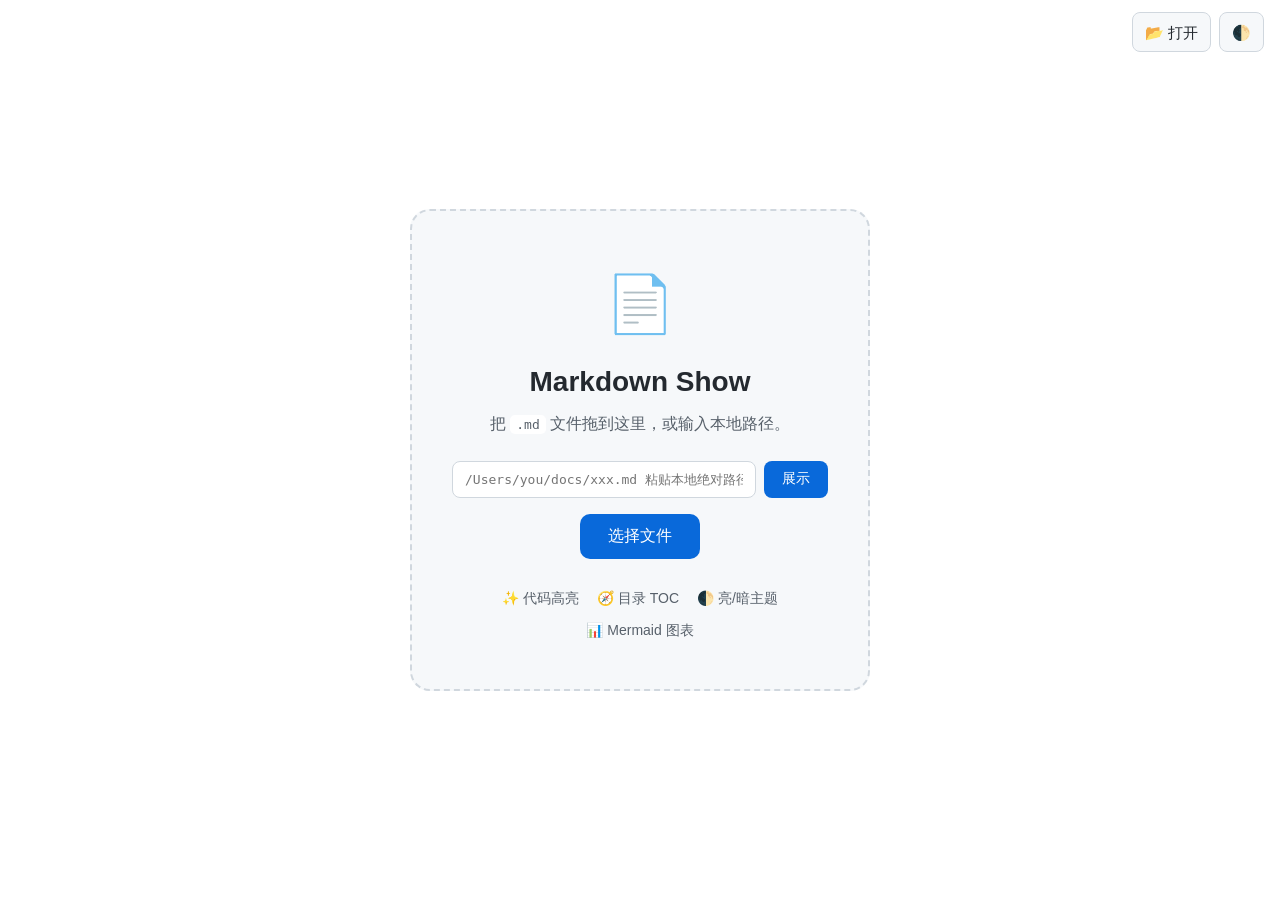
==== extension/viewer.html @ 96e73736 "feat(extension): 查看器页面支持粘贴本地路径展示 + 接管更多 md 后缀 - 新增 viewer.html：点扩展图标打开；粘贴本地绝对路径直接渲染   （fetch file://" ====
<!DOCTYPE html>
<html lang="zh-CN" data-mdviewer-theme="light">
  <head>
    <meta charset="UTF-8" />
    <meta name="viewport" content="width=device-width, initial-scale=1.0" />
    <title>Markdown Show</title>
    <link id="mdv-hljs-light" rel="stylesheet" href="lib/hljs-light.css" />
    <link id="mdv-hljs-dark" rel="stylesheet" href="lib/hljs-dark.css" disabled />
    <link rel="stylesheet" href="app.css" />
  </head>
  <body>
    <div id="mdv-toolbar">
      <button id="mdv-open-btn" title="打开 .md 文件">📂 打开</button>
      <button id="mdv-theme-btn" title="切换主题">🌓</button>
    </div>

    <div id="mdv-tabs" hidden></div>

    <div id="mdv-landing">
      <div class="mdv-landing-card">
        <div class="mdv-logo">📄</div>
        <h1>Markdown Show</h1>
        <p>把 <code>.md</code> 文件拖到这里，或输入本地路径。</p>

        <div class="mdv-path-row">
          <input
            id="mdv-path-input"
            type="text"
            placeholder="/Users/you/docs/xxx.md 粘贴本地绝对路径"
            spellcheck="false"
          />
          <button id="mdv-path-go">展示</button>
        </div>

        <button id="mdv-landing-open">选择文件</button>
        <ul class="mdv-features">
          <li>✨ 代码高亮</li>
          <li>🧭 目录 TOC</li>
          <li>🌓 亮/暗主题</li>
          <li>📊 Mermaid 图表</li>
        </ul>
      </div>
    </div>

    <div id="mdv-layout" hidden>
      <nav id="mdv-toc" aria-label="目录"></nav>
      <main id="mdv-content" class="markdown-body"></main>
    </div>

    <div id="mdv-drop-overlay">松开以渲染 Markdown 文件</div>

    <input
      id="mdv-file-input"
      type="file"
      accept=".md,.markdown,.mdown,.mkd,.mdx,.txt,text/plain,text/markdown"
      multiple
      hidden
    />

    <script src="lib/marked.min.js"></script>
    <script src="lib/purify.min.js"></script>
    <script src="lib/highlight.min.js"></script>
    <script src="lib/mermaid.min.js"></script>
    <script src="app.js"></script>
    <script src="viewer_extra.js"></script>
  </body>
</html>
---- extension/lib/hljs-light.css ----
pre code.hljs{display:block;overflow-x:auto;padding:1em}code.hljs{padding:3px 5px}/*!
  Theme: GitHub
  Description: Light theme as seen on github.com
  Author: github.com
  Maintainer: @Hirse
  Updated: 2021-05-15

  Outdated base version: https://github.com/primer/github-syntax-light
  Current colors taken from GitHub's CSS
*/.hljs{color:#24292e;background:#fff}.hljs-doctag,.hljs-keyword,.hljs-meta .hljs-keyword,.hljs-template-tag,.hljs-template-variable,.hljs-type,.hljs-variable.language_{color:#d73a49}.hljs-title,.hljs-title.class_,.hljs-title.class_.inherited__,.hljs-title.function_{color:#6f42c1}.hljs-attr,.hljs-attribute,.hljs-literal,.hljs-meta,.hljs-number,.hljs-operator,.hljs-selector-attr,.hljs-selector-class,.hljs-selector-id,.hljs-variable{color:#005cc5}.hljs-meta .hljs-string,.hljs-regexp,.hljs-string{color:#032f62}.hljs-built_in,.hljs-symbol{color:#e36209}.hljs-code,.hljs-comment,.hljs-formula{color:#6a737d}.hljs-name,.hljs-quote,.hljs-selector-pseudo,.hljs-selector-tag{color:#22863a}.hljs-subst{color:#24292e}.hljs-section{color:#005cc5;font-weight:700}.hljs-bullet{color:#735c0f}.hljs-emphasis{color:#24292e;font-style:italic}.hljs-strong{color:#24292e;font-weight:700}.hljs-addition{color:#22863a;background-color:#f0fff4}.hljs-deletion{color:#b31d28;background-color:#ffeef0}
---- extension/lib/hljs-dark.css ----
pre code.hljs{display:block;overflow-x:auto;padding:1em}code.hljs{padding:3px 5px}/*!
  Theme: GitHub Dark
  Description: Dark theme as seen on github.com
  Author: github.com
  Maintainer: @Hirse
  Updated: 2021-05-15

  Outdated base version: https://github.com/primer/github-syntax-dark
  Current colors taken from GitHub's CSS
*/.hljs{color:#c9d1d9;background:#0d1117}.hljs-doctag,.hljs-keyword,.hljs-meta .hljs-keyword,.hljs-template-tag,.hljs-template-variable,.hljs-type,.hljs-variable.language_{color:#ff7b72}.hljs-title,.hljs-title.class_,.hljs-title.class_.inherited__,.hljs-title.function_{color:#d2a8ff}.hljs-attr,.hljs-attribute,.hljs-literal,.hljs-meta,.hljs-number,.hljs-operator,.hljs-selector-attr,.hljs-selector-class,.hljs-selector-id,.hljs-variable{color:#79c0ff}.hljs-meta .hljs-string,.hljs-regexp,.hljs-string{color:#a5d6ff}.hljs-built_in,.hljs-symbol{color:#ffa657}.hljs-code,.hljs-comment,.hljs-formula{color:#8b949e}.hljs-name,.hljs-quote,.hljs-selector-pseudo,.hljs-selector-tag{color:#7ee787}.hljs-subst{color:#c9d1d9}.hljs-section{color:#1f6feb;font-weight:700}.hljs-bullet{color:#f2cc60}.hljs-emphasis{color:#c9d1d9;font-style:italic}.hljs-strong{color:#c9d1d9;font-weight:700}.hljs-addition{color:#aff5b4;background-color:#033a16}.hljs-deletion{color:#ffdcd7;background-color:#67060c}
---- extension/app.css ----
/* Markdown Show — standalone web app styles. */

:root[data-mdviewer-theme] {
  --mdv-bg: #ffffff;
  --mdv-fg: #24292f;
  --mdv-muted: #57606a;
  --mdv-border: #d0d7de;
  --mdv-code-bg: #f6f8fa;
  --mdv-accent: #0969da;
  --mdv-toc-bg: #f6f8fa;
  --mdv-quote: #6a737d;
}
:root[data-mdviewer-theme="dark"] {
  --mdv-bg: #0d1117;
  --mdv-fg: #e6edf3;
  --mdv-muted: #8b949e;
  --mdv-border: #30363d;
  --mdv-code-bg: #161b22;
  --mdv-accent: #58a6ff;
  --mdv-toc-bg: #0d1117;
  --mdv-quote: #8b949e;
}

* { box-sizing: border-box; }

/* hidden 属性必须压过任何 display 规则，否则落地页会残留在渲染页上方 */
[hidden] { display: none !important; }
html, body {
  margin: 0;
  padding: 0;
  background: var(--mdv-bg);
  color: var(--mdv-fg);
  font-family: -apple-system, BlinkMacSystemFont, "Segoe UI", "PingFang SC",
    "Hiragino Sans GB", "Microsoft YaHei", Helvetica, Arial, sans-serif;
  line-height: 1.6;
  min-height: 100vh;
}

/* ---- toolbar ---- */
#mdv-toolbar {
  position: fixed;
  top: 12px;
  right: 16px;
  z-index: 20;
  display: flex;
  gap: 8px;
}
#mdv-toolbar button {
  border: 1px solid var(--mdv-border);
  background: var(--mdv-code-bg);
  color: var(--mdv-fg);
  border-radius: 8px;
  height: 40px;
  padding: 0 12px;
  font-size: 15px;
  cursor: pointer;
  line-height: 1;
}
#mdv-toolbar button:hover { border-color: var(--mdv-accent); }

/* ---- tabs ---- */
#mdv-tabs {
  position: sticky;
  top: 0;
  z-index: 15;
  display: flex;
  gap: 4px;
  overflow-x: auto;
  padding: 8px 200px 8px 12px; /* right padding clears the fixed toolbar */
  background: var(--mdv-bg);
  border-bottom: 1px solid var(--mdv-border);
}
.mdv-tab {
  display: inline-flex;
  align-items: center;
  gap: 6px;
  max-width: 220px;
  flex: 0 0 auto;
  border: 1px solid var(--mdv-border);
  background: var(--mdv-code-bg);
  color: var(--mdv-muted);
  border-radius: 8px;
  padding: 5px 8px 5px 12px;
  font-size: 13px;
  cursor: pointer;
  line-height: 1.3;
}
.mdv-tab:hover { color: var(--mdv-fg); }
.mdv-tab-active {
  color: var(--mdv-accent);
  border-color: var(--mdv-accent);
  background: color-mix(in srgb, var(--mdv-accent) 10%, transparent);
}
.mdv-tab-label {
  overflow: hidden;
  text-overflow: ellipsis;
  white-space: nowrap;
}
.mdv-tab-close {
  flex: 0 0 auto;
  width: 16px;
  height: 16px;
  border-radius: 50%;
  display: inline-flex;
  align-items: center;
  justify-content: center;
  font-size: 13px;
}
.mdv-tab-close:hover {
  background: var(--mdv-border);
  color: var(--mdv-fg);
}

/* ---- landing ---- */
#mdv-landing {
  min-height: 100vh;
  display: flex;
  align-items: center;
  justify-content: center;
  padding: 24px;
}
.mdv-landing-card {
  text-align: center;
  max-width: 460px;
  padding: 48px 40px;
  border: 2px dashed var(--mdv-border);
  border-radius: 20px;
  background: var(--mdv-code-bg);
}
.mdv-logo { font-size: 56px; }
.mdv-landing-card h1 { margin: 12px 0 6px; font-size: 28px; }
.mdv-landing-card p { color: var(--mdv-muted); margin: 0 0 24px; }
.mdv-landing-card code {
  background: var(--mdv-bg);
  padding: 2px 6px;
  border-radius: 5px;
}
#mdv-landing-open {
  border: none;
  background: var(--mdv-accent);
  color: #fff;
  border-radius: 10px;
  padding: 12px 28px;
  font-size: 16px;
  cursor: pointer;
}
#mdv-landing-open:hover { filter: brightness(1.08); }
.mdv-features {
  list-style: none;
  display: flex;
  flex-wrap: wrap;
  justify-content: center;
  gap: 10px 18px;
  margin: 28px 0 0;
  padding: 0;
  color: var(--mdv-muted);
  font-size: 14px;
}

/* ---- layout ---- */
#mdv-layout {
  display: grid;
  grid-template-columns: 260px minmax(0, 1fr);
  max-width: 1200px;
  margin: 0 auto;
  gap: 24px;
}
#mdv-layout.mdv-no-toc {
  grid-template-columns: minmax(0, 1fr);
  max-width: 860px;
}
#mdv-toc {
  position: sticky;
  top: 48px; /* clear the sticky tab bar */
  align-self: start;
  max-height: calc(100vh - 48px);
  overflow-y: auto;
  padding: 24px 8px 24px 16px;
  background: var(--mdv-toc-bg);
  border-right: 1px solid var(--mdv-border);
  font-size: 13px;
}
#mdv-toc-title {
  font-weight: 600;
  color: var(--mdv-muted);
  text-transform: uppercase;
  letter-spacing: 0.05em;
  font-size: 11px;
  margin-bottom: 10px;
}
#mdv-toc ul { list-style: none; margin: 0; padding: 0; }
#mdv-toc li { margin: 2px 0; }
#mdv-toc a {
  color: var(--mdv-muted);
  text-decoration: none;
  display: block;
  padding: 2px 6px;
  border-radius: 4px;
  border-left: 2px solid transparent;
  overflow: hidden;
  text-overflow: ellipsis;
  white-space: nowrap;
}
#mdv-toc a:hover { color: var(--mdv-fg); }
#mdv-toc a.mdv-active {
  color: var(--mdv-accent);
  border-left-color: var(--mdv-accent);
  background: color-mix(in srgb, var(--mdv-accent) 12%, transparent);
}
.mdv-toc-h1 a { padding-left: 6px; font-weight: 600; }
.mdv-toc-h2 a { padding-left: 16px; }
.mdv-toc-h3 a { padding-left: 28px; }
.mdv-toc-h4 a { padding-left: 40px; }
.mdv-toc-h5 a, .mdv-toc-h6 a { padding-left: 52px; }

#mdv-content { padding: 40px 24px 120px; min-width: 0; }

/* ---- markdown body ---- */
.markdown-body h1, .markdown-body h2 {
  border-bottom: 1px solid var(--mdv-border);
  padding-bottom: 0.3em;
}
.markdown-body h1 { font-size: 2em; margin: 0.67em 0; }
.markdown-body h2 { font-size: 1.5em; margin-top: 1.5em; }
.markdown-body h3 { font-size: 1.25em; }
.markdown-body a { color: var(--mdv-accent); text-decoration: none; }
.markdown-body a:hover { text-decoration: underline; }
.markdown-body code {
  background: var(--mdv-code-bg);
  padding: 0.2em 0.4em;
  border-radius: 6px;
  font-family: "SFMono-Regular", Consolas, "Liberation Mono", Menlo, monospace;
  font-size: 85%;
}
.markdown-body pre {
  background: var(--mdv-code-bg);
  padding: 16px;
  border-radius: 8px;
  overflow: auto;
  border: 1px solid var(--mdv-border);
}
.markdown-body pre code { background: transparent; padding: 0; font-size: 90%; }
.markdown-body blockquote {
  margin: 0;
  padding: 0 1em;
  color: var(--mdv-quote);
  border-left: 4px solid var(--mdv-border);
}
.markdown-body table { border-collapse: collapse; display: block; overflow: auto; }
.markdown-body th, .markdown-body td {
  border: 1px solid var(--mdv-border);
  padding: 6px 13px;
}
.markdown-body tr:nth-child(2n) { background: var(--mdv-code-bg); }
.markdown-body img { max-width: 100%; }
.markdown-body hr { border: 0; border-top: 1px solid var(--mdv-border); margin: 24px 0; }
.markdown-body .mermaid { text-align: center; margin: 16px 0; }

/* ---- drop overlay ---- */
#mdv-drop-overlay {
  position: fixed;
  inset: 0;
  z-index: 9999;
  display: none;
  align-items: center;
  justify-content: center;
  font-size: 24px;
  font-weight: 600;
  color: var(--mdv-accent);
  background: rgba(9, 105, 218, 0.08);
  border: 4px dashed var(--mdv-accent);
  backdrop-filter: blur(2px);
  pointer-events: none;
}
#mdv-drop-overlay.mdv-visible { display: flex; }

@media (max-width: 720px) {
  #mdv-layout { grid-template-columns: minmax(0, 1fr); }
  #mdv-toc { display: none; }
}

/* ---- 本地路径输入（扩展查看器） ---- */
.mdv-path-row {
  display: flex;
  gap: 8px;
  margin: 0 0 16px;
}
#mdv-path-input {
  flex: 1;
  border: 1px solid var(--mdv-border);
  background: var(--mdv-bg);
  color: var(--mdv-fg);
  border-radius: 8px;
  padding: 10px 12px;
  font-size: 13px;
  font-family: "SFMono-Regular", Consolas, Menlo, monospace;
}
#mdv-path-input:focus {
  outline: none;
  border-color: var(--mdv-accent);
}
#mdv-path-go {
  border: none;
  background: var(--mdv-accent);
  color: #fff;
  border-radius: 8px;
  padding: 0 18px;
  font-size: 14px;
  cursor: pointer;
}
#mdv-error { color: #d1242f; font-size: 13px; }
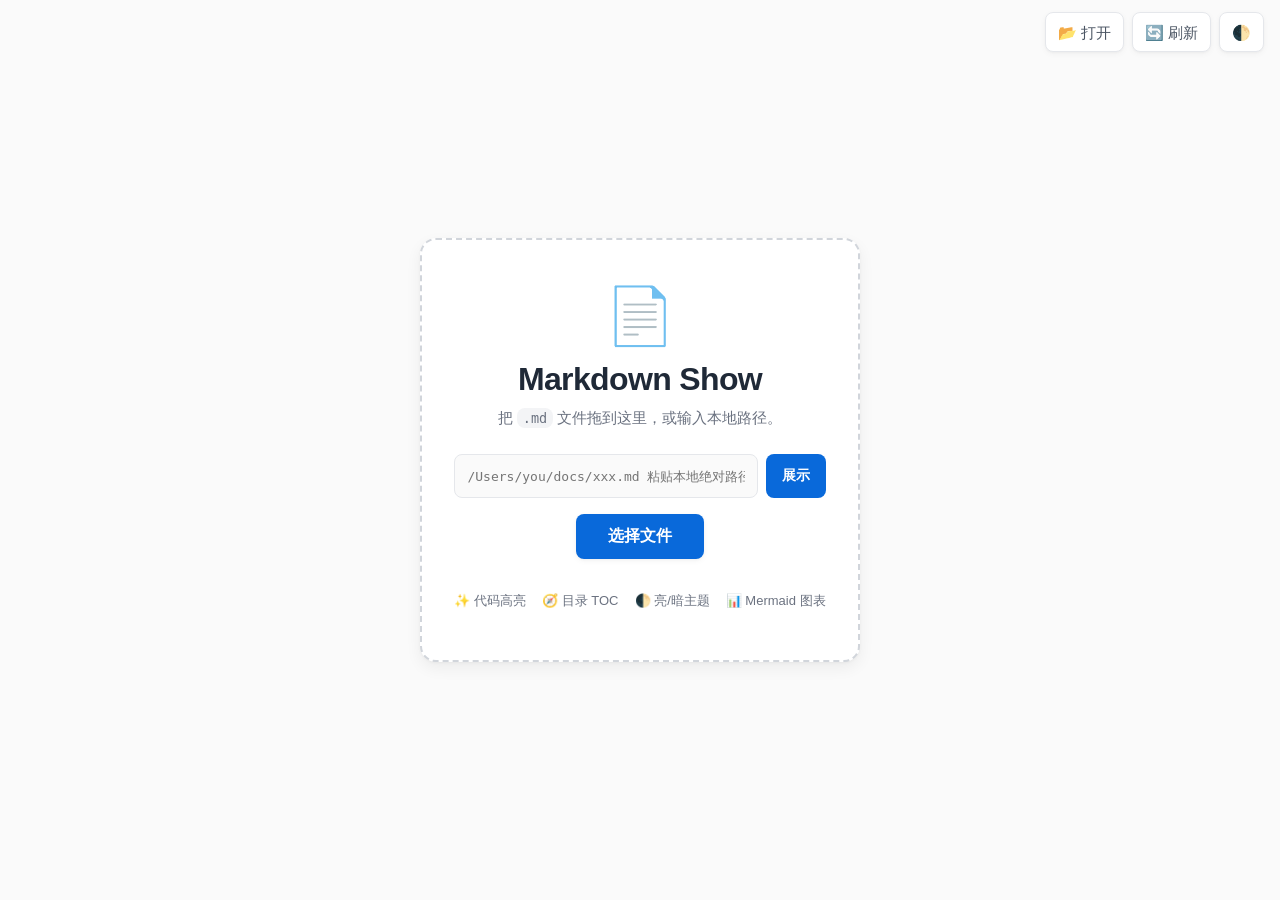
==== commit cc621890: "feat: 工具栏新增「刷新」按钮，重新加载当前文档 - 文档记录来源 reload：本地路径 → 重新 fetch file://；   拖入/选择的文件 → 重读 File 句柄；重读失败给出提示" ====
--- a/extension/viewer.html
+++ b/extension/viewer.html
@@ -11,6 +11,7 @@
   <body>
     <div id="mdv-toolbar">
       <button id="mdv-open-btn" title="打开 .md 文件">📂 打开</button>
+      <button id="mdv-refresh-btn" title="重新加载当前文档">🔄 刷新</button>
       <button id="mdv-theme-btn" title="切换主题">🌓</button>
     </div>
 
--- a/extension/app.css
+++ b/extension/app.css
@@ -1,95 +1,175 @@
-/* Markdown Show — standalone web app styles. */
-
+/* Markdown Show — standalone web app styles.
+ * Token-first: 颜色/间距/圆角/字阶/阴影全部走 CSS 变量，组件禁止裸写数值。 */
+
+/* ================= Design Tokens ================= */
 :root[data-mdviewer-theme] {
-  --mdv-bg: #ffffff;
-  --mdv-fg: #24292f;
-  --mdv-muted: #57606a;
-  --mdv-border: #d0d7de;
-  --mdv-code-bg: #f6f8fa;
+  /* 颜色：中性灰阶（亮） */
+  --mdv-bg: #fafafa;
+  --mdv-surface: #ffffff;
+  --mdv-fg: #1f2937;
+  --mdv-fg-secondary: #4b5563;
+  --mdv-muted: #6b7280;
+  --mdv-faint: #9ca3af;
+  --mdv-border: #e5e7eb;
+  --mdv-border-strong: #d1d5db;
+  --mdv-code-bg: #f3f4f6;
   --mdv-accent: #0969da;
-  --mdv-toc-bg: #f6f8fa;
-  --mdv-quote: #6a737d;
+  --mdv-accent-hover: #0757b3;
+  --mdv-danger: #d1242f;
+  --mdv-quote: #6b7280;
+
+  /* 间距（4px 刻度） */
+  --sp-1: 4px;
+  --sp-2: 8px;
+  --sp-3: 12px;
+  --sp-4: 16px;
+  --sp-6: 24px;
+  --sp-8: 32px;
+  --sp-12: 48px;
+
+  /* 圆角 */
+  --r-sm: 8px;   /* 输入框 / 标签 / 小按钮 */
+  --r-md: 12px;  /* Tab / 代码块 */
+  --r-lg: 16px;  /* 卡片 / 面板 */
+  --r-full: 9999px;
+
+  /* 字阶 */
+  --fs-caption: 12px;
+  --fs-small: 13px;
+  --fs-body: 15px;
+  --fs-h3: 18px;
+  --fs-h2: 22px;
+  --fs-h1: 28px;
+  --fs-display: 32px;
+
+  /* 阴影（柔和分层） */
+  --shadow-sm: 0 1px 3px rgba(0, 0, 0, 0.04), 0 2px 6px rgba(0, 0, 0, 0.04);
+  --shadow-md: 0 1px 3px rgba(0, 0, 0, 0.04), 0 6px 16px rgba(0, 0, 0, 0.06);
+  --shadow-lg: 0 4px 6px rgba(0, 0, 0, 0.04), 0 16px 32px rgba(0, 0, 0, 0.08);
+
+  /* 动效 */
+  --transition: 150ms ease;
 }
 :root[data-mdviewer-theme="dark"] {
   --mdv-bg: #0d1117;
+  --mdv-surface: #161b22;
   --mdv-fg: #e6edf3;
+  --mdv-fg-secondary: #b1bac4;
   --mdv-muted: #8b949e;
+  --mdv-faint: #6e7681;
   --mdv-border: #30363d;
+  --mdv-border-strong: #3d444d;
   --mdv-code-bg: #161b22;
   --mdv-accent: #58a6ff;
-  --mdv-toc-bg: #0d1117;
+  --mdv-accent-hover: #79b8ff;
+  --mdv-danger: #f85149;
   --mdv-quote: #8b949e;
-}
-
+
+  --shadow-sm: 0 1px 3px rgba(0, 0, 0, 0.3), 0 2px 6px rgba(0, 0, 0, 0.3);
+  --shadow-md: 0 1px 3px rgba(0, 0, 0, 0.3), 0 6px 16px rgba(0, 0, 0, 0.4);
+  --shadow-lg: 0 4px 6px rgba(0, 0, 0, 0.3), 0 16px 32px rgba(0, 0, 0, 0.5);
+}
+
+/* ================= Base ================= */
 * { box-sizing: border-box; }
 
 /* hidden 属性必须压过任何 display 规则，否则落地页会残留在渲染页上方 */
 [hidden] { display: none !important; }
+
 html, body {
   margin: 0;
   padding: 0;
   background: var(--mdv-bg);
   color: var(--mdv-fg);
-  font-family: -apple-system, BlinkMacSystemFont, "Segoe UI", "PingFang SC",
-    "Hiragino Sans GB", "Microsoft YaHei", Helvetica, Arial, sans-serif;
+  font-family: Inter, -apple-system, BlinkMacSystemFont, "Segoe UI",
+    "PingFang SC", "HarmonyOS Sans", "Source Han Sans SC", "Hiragino Sans GB",
+    "Microsoft YaHei", sans-serif;
+  font-size: var(--fs-body);
   line-height: 1.6;
   min-height: 100vh;
-}
-
-/* ---- toolbar ---- */
+  -webkit-font-smoothing: antialiased;
+}
+
+:focus-visible {
+  outline: 2px solid var(--mdv-accent);
+  outline-offset: 2px;
+}
+
+/* ================= Toolbar ================= */
 #mdv-toolbar {
   position: fixed;
-  top: 12px;
-  right: 16px;
+  top: var(--sp-3);
+  right: var(--sp-4);
   z-index: 20;
   display: flex;
-  gap: 8px;
+  gap: var(--sp-2);
 }
 #mdv-toolbar button {
   border: 1px solid var(--mdv-border);
-  background: var(--mdv-code-bg);
-  color: var(--mdv-fg);
-  border-radius: 8px;
+  background: var(--mdv-surface);
+  color: var(--mdv-fg-secondary);
+  border-radius: var(--r-sm);
   height: 40px;
-  padding: 0 12px;
-  font-size: 15px;
+  padding: 0 var(--sp-3);
+  font-size: var(--fs-body);
   cursor: pointer;
   line-height: 1;
-}
-#mdv-toolbar button:hover { border-color: var(--mdv-accent); }
-
-/* ---- tabs ---- */
+  box-shadow: var(--shadow-sm);
+  transition: border-color var(--transition), color var(--transition),
+    box-shadow var(--transition);
+}
+#mdv-toolbar button:hover {
+  border-color: var(--mdv-accent);
+  color: var(--mdv-accent);
+  box-shadow: var(--shadow-md);
+}
+#mdv-toolbar button:active {
+  box-shadow: none;
+  transform: translateY(1px);
+}
+
+/* ================= Tabs ================= */
 #mdv-tabs {
   position: sticky;
   top: 0;
   z-index: 15;
   display: flex;
-  gap: 4px;
+  gap: var(--sp-1);
   overflow-x: auto;
-  padding: 8px 200px 8px 12px; /* right padding clears the fixed toolbar */
-  background: var(--mdv-bg);
+  padding: var(--sp-2) 200px var(--sp-2) var(--sp-3); /* 右侧让出固定工具栏 */
+  background: color-mix(in srgb, var(--mdv-bg) 88%, transparent);
+  backdrop-filter: blur(8px);
   border-bottom: 1px solid var(--mdv-border);
+  scrollbar-width: thin;
 }
 .mdv-tab {
   display: inline-flex;
   align-items: center;
-  gap: 6px;
+  gap: var(--sp-1);
   max-width: 220px;
   flex: 0 0 auto;
-  border: 1px solid var(--mdv-border);
+  border: 1px solid transparent;
+  background: transparent;
+  color: var(--mdv-muted);
+  border-radius: var(--r-sm);
+  padding: var(--sp-1) var(--sp-2) var(--sp-1) var(--sp-3);
+  font-size: var(--fs-small);
+  cursor: pointer;
+  line-height: 1.4;
+  transition: color var(--transition), background var(--transition),
+    border-color var(--transition);
+}
+.mdv-tab:hover {
+  color: var(--mdv-fg);
   background: var(--mdv-code-bg);
-  color: var(--mdv-muted);
-  border-radius: 8px;
-  padding: 5px 8px 5px 12px;
-  font-size: 13px;
-  cursor: pointer;
-  line-height: 1.3;
-}
-.mdv-tab:hover { color: var(--mdv-fg); }
-.mdv-tab-active {
+}
+.mdv-tab-active,
+.mdv-tab-active:hover {
   color: var(--mdv-accent);
-  border-color: var(--mdv-accent);
-  background: color-mix(in srgb, var(--mdv-accent) 10%, transparent);
+  border-color: var(--mdv-border);
+  background: var(--mdv-surface);
+  box-shadow: var(--shadow-sm);
+  font-weight: 600;
 }
 .mdv-tab-label {
   overflow: hidden;
@@ -100,163 +180,301 @@
   flex: 0 0 auto;
   width: 16px;
   height: 16px;
-  border-radius: 50%;
+  border-radius: var(--r-full);
   display: inline-flex;
   align-items: center;
   justify-content: center;
-  font-size: 13px;
+  font-size: var(--fs-small);
+  color: var(--mdv-faint);
+  transition: background var(--transition), color var(--transition);
 }
 .mdv-tab-close:hover {
   background: var(--mdv-border);
   color: var(--mdv-fg);
 }
 
-/* ---- landing ---- */
+/* ================= Landing ================= */
 #mdv-landing {
   min-height: 100vh;
   display: flex;
   align-items: center;
   justify-content: center;
-  padding: 24px;
+  padding: var(--sp-6);
 }
 .mdv-landing-card {
   text-align: center;
-  max-width: 460px;
-  padding: 48px 40px;
-  border: 2px dashed var(--mdv-border);
-  border-radius: 20px;
+  max-width: 480px;
+  padding: var(--sp-12) var(--sp-8);
+  border: 2px dashed var(--mdv-border-strong);
+  border-radius: var(--r-lg);
+  background: var(--mdv-surface);
+  box-shadow: var(--shadow-md);
+}
+.mdv-logo { font-size: 56px; line-height: 1; }
+.mdv-landing-card h1 {
+  margin: var(--sp-4) 0 var(--sp-2);
+  font-size: var(--fs-display);
+  font-weight: 700;
+  letter-spacing: -0.02em;
+  line-height: 1.2;
+}
+.mdv-landing-card p {
+  color: var(--mdv-muted);
+  margin: 0 0 var(--sp-6);
+}
+.mdv-landing-card code {
   background: var(--mdv-code-bg);
-}
-.mdv-logo { font-size: 56px; }
-.mdv-landing-card h1 { margin: 12px 0 6px; font-size: 28px; }
-.mdv-landing-card p { color: var(--mdv-muted); margin: 0 0 24px; }
-.mdv-landing-card code {
-  background: var(--mdv-bg);
   padding: 2px 6px;
-  border-radius: 5px;
+  border-radius: var(--r-sm);
+  font-size: 0.9em;
 }
 #mdv-landing-open {
   border: none;
   background: var(--mdv-accent);
   color: #fff;
-  border-radius: 10px;
-  padding: 12px 28px;
+  border-radius: var(--r-sm);
+  padding: var(--sp-3) var(--sp-8);
   font-size: 16px;
+  font-weight: 600;
   cursor: pointer;
-}
-#mdv-landing-open:hover { filter: brightness(1.08); }
+  box-shadow: var(--shadow-sm);
+  transition: background var(--transition), box-shadow var(--transition);
+}
+#mdv-landing-open:hover {
+  background: var(--mdv-accent-hover);
+  box-shadow: var(--shadow-md);
+}
+#mdv-landing-open:active {
+  box-shadow: none;
+  transform: translateY(1px);
+}
 .mdv-features {
   list-style: none;
   display: flex;
   flex-wrap: wrap;
   justify-content: center;
-  gap: 10px 18px;
-  margin: 28px 0 0;
+  gap: var(--sp-3) var(--sp-4);
+  margin: var(--sp-8) 0 0;
   padding: 0;
   color: var(--mdv-muted);
-  font-size: 14px;
-}
-
-/* ---- layout ---- */
+  font-size: var(--fs-small);
+}
+#mdv-error { color: var(--mdv-danger); font-size: var(--fs-small); }
+
+/* ================= Layout ================= */
 #mdv-layout {
   display: grid;
-  grid-template-columns: 260px minmax(0, 1fr);
-  max-width: 1200px;
+  grid-template-columns: clamp(220px, 20vw, 300px) minmax(0, 1fr);
+  max-width: min(1440px, 100%);
   margin: 0 auto;
-  gap: 24px;
+  gap: clamp(var(--sp-4), 3vw, var(--sp-8));
 }
 #mdv-layout.mdv-no-toc {
   grid-template-columns: minmax(0, 1fr);
-  max-width: 860px;
-}
+  max-width: 900px;
+}
+
+/* ================= TOC ================= */
 #mdv-toc {
   position: sticky;
   top: 48px; /* clear the sticky tab bar */
   align-self: start;
   max-height: calc(100vh - 48px);
   overflow-y: auto;
-  padding: 24px 8px 24px 16px;
-  background: var(--mdv-toc-bg);
-  border-right: 1px solid var(--mdv-border);
-  font-size: 13px;
-}
+  overscroll-behavior: contain;
+  padding: var(--sp-8) var(--sp-2) var(--sp-8) var(--sp-4);
+  font-size: var(--fs-small);
+  scrollbar-width: thin;
+  scrollbar-color: var(--mdv-border) transparent;
+}
+#mdv-toc::-webkit-scrollbar { width: 6px; }
+#mdv-toc::-webkit-scrollbar-thumb {
+  background: var(--mdv-border);
+  border-radius: var(--r-full);
+}
+#mdv-toc::-webkit-scrollbar-track { background: transparent; }
 #mdv-toc-title {
   font-weight: 600;
-  color: var(--mdv-muted);
+  color: var(--mdv-faint);
   text-transform: uppercase;
-  letter-spacing: 0.05em;
-  font-size: 11px;
-  margin-bottom: 10px;
-}
-#mdv-toc ul { list-style: none; margin: 0; padding: 0; }
-#mdv-toc li { margin: 2px 0; }
+  letter-spacing: 0.08em;
+  font-size: var(--fs-caption);
+  margin-bottom: var(--sp-3);
+  padding-left: var(--sp-3);
+}
+#mdv-toc ul {
+  list-style: none;
+  margin: 0;
+  padding: 0;
+  border-left: 1px solid var(--mdv-border);
+}
+#mdv-toc li { margin: 0; }
 #mdv-toc a {
+  position: relative;
   color: var(--mdv-muted);
   text-decoration: none;
   display: block;
-  padding: 2px 6px;
-  border-radius: 4px;
+  padding: var(--sp-1) var(--sp-2) var(--sp-1) var(--sp-3);
+  margin-left: -1px;
   border-left: 2px solid transparent;
+  line-height: 1.45;
   overflow: hidden;
   text-overflow: ellipsis;
   white-space: nowrap;
-}
-#mdv-toc a:hover { color: var(--mdv-fg); }
+  transition: color var(--transition), border-color var(--transition),
+    background var(--transition);
+}
+#mdv-toc a:hover {
+  color: var(--mdv-fg);
+  background: color-mix(in srgb, var(--mdv-fg) 5%, transparent);
+}
 #mdv-toc a.mdv-active {
   color: var(--mdv-accent);
+  font-weight: 600;
   border-left-color: var(--mdv-accent);
-  background: color-mix(in srgb, var(--mdv-accent) 12%, transparent);
-}
-.mdv-toc-h1 a { padding-left: 6px; font-weight: 600; }
-.mdv-toc-h2 a { padding-left: 16px; }
-.mdv-toc-h3 a { padding-left: 28px; }
-.mdv-toc-h4 a { padding-left: 40px; }
-.mdv-toc-h5 a, .mdv-toc-h6 a { padding-left: 52px; }
-
-#mdv-content { padding: 40px 24px 120px; min-width: 0; }
-
-/* ---- markdown body ---- */
-.markdown-body h1, .markdown-body h2 {
+  background: color-mix(in srgb, var(--mdv-accent) 10%, transparent);
+}
+.mdv-toc-h1 a { padding-left: var(--sp-3); font-weight: 600; }
+.mdv-toc-h2 a { padding-left: var(--sp-6); }
+.mdv-toc-h3 a { padding-left: 36px; font-size: var(--fs-caption); }
+.mdv-toc-h4 a { padding-left: var(--sp-12); font-size: var(--fs-caption); }
+.mdv-toc-h5 a,
+.mdv-toc-h6 a { padding-left: 56px; font-size: var(--fs-caption); }
+
+/* ================= Content ================= */
+#mdv-content {
+  padding: clamp(var(--sp-6), 4vw, var(--sp-12)) clamp(var(--sp-4), 3vw, var(--sp-8)) 128px;
+  min-width: 0;
+  font-size: clamp(14.5px, 1vw + 9px, 16px);
+  max-width: 72ch; /* 60–75 字符行宽，长文可读性 */
+}
+
+/* 移动端目录开关（buildToc 时注入） */
+#mdv-toc-toggle {
+  display: none;
+  position: fixed;
+  right: var(--sp-4);
+  bottom: var(--sp-6);
+  z-index: 30;
+  border: 1px solid var(--mdv-border);
+  background: var(--mdv-surface);
+  color: var(--mdv-fg);
+  border-radius: var(--r-full);
+  padding: var(--sp-3) var(--sp-4);
+  font-size: var(--fs-small);
+  cursor: pointer;
+  box-shadow: var(--shadow-lg);
+  transition: box-shadow var(--transition);
+}
+
+/* ================= Markdown body ================= */
+.markdown-body {
+  color: var(--mdv-fg);
+}
+.markdown-body h1,
+.markdown-body h2,
+.markdown-body h3,
+.markdown-body h4 {
+  line-height: 1.25;
+  letter-spacing: -0.015em;
+  font-weight: 600;
+  margin: 1.6em 0 0.6em;
+}
+.markdown-body h1 {
+  font-size: var(--fs-display);
+  font-weight: 700;
+  margin-top: 0.4em;
+  padding-bottom: 0.35em;
   border-bottom: 1px solid var(--mdv-border);
+}
+.markdown-body h2 {
+  font-size: var(--fs-h2);
   padding-bottom: 0.3em;
-}
-.markdown-body h1 { font-size: 2em; margin: 0.67em 0; }
-.markdown-body h2 { font-size: 1.5em; margin-top: 1.5em; }
-.markdown-body h3 { font-size: 1.25em; }
-.markdown-body a { color: var(--mdv-accent); text-decoration: none; }
-.markdown-body a:hover { text-decoration: underline; }
+  border-bottom: 1px solid var(--mdv-border);
+}
+.markdown-body h3 { font-size: var(--fs-h3); }
+.markdown-body h4 { font-size: 16px; }
+.markdown-body p { margin: 0 0 var(--sp-4); }
+.markdown-body a {
+  color: var(--mdv-accent);
+  text-decoration: none;
+  transition: color var(--transition);
+}
+.markdown-body a:hover {
+  color: var(--mdv-accent-hover);
+  text-decoration: underline;
+}
 .markdown-body code {
   background: var(--mdv-code-bg);
-  padding: 0.2em 0.4em;
+  padding: 2px 6px;
   border-radius: 6px;
-  font-family: "SFMono-Regular", Consolas, "Liberation Mono", Menlo, monospace;
-  font-size: 85%;
+  font-family: "SF Mono", SFMono-Regular, Consolas, "Liberation Mono", Menlo,
+    monospace;
+  font-size: 0.875em;
 }
 .markdown-body pre {
   background: var(--mdv-code-bg);
-  padding: 16px;
-  border-radius: 8px;
+  padding: var(--sp-4);
+  border-radius: var(--r-md);
   overflow: auto;
   border: 1px solid var(--mdv-border);
-}
-.markdown-body pre code { background: transparent; padding: 0; font-size: 90%; }
+  margin: 0 0 var(--sp-4);
+  line-height: 1.55;
+}
+.markdown-body pre code {
+  background: transparent;
+  padding: 0;
+  font-size: 0.875em;
+}
 .markdown-body blockquote {
-  margin: 0;
-  padding: 0 1em;
+  margin: 0 0 var(--sp-4);
+  padding: var(--sp-1) var(--sp-4);
   color: var(--mdv-quote);
-  border-left: 4px solid var(--mdv-border);
-}
-.markdown-body table { border-collapse: collapse; display: block; overflow: auto; }
-.markdown-body th, .markdown-body td {
+  border-left: 3px solid var(--mdv-border-strong);
+}
+.markdown-body blockquote > :last-child { margin-bottom: 0; }
+.markdown-body ul,
+.markdown-body ol {
+  margin: 0 0 var(--sp-4);
+  padding-left: var(--sp-6);
+}
+.markdown-body li { margin: var(--sp-1) 0; }
+.markdown-body table {
+  border-collapse: collapse;
+  display: block;
+  overflow: auto;
+  margin: 0 0 var(--sp-4);
+  font-variant-numeric: tabular-nums;
+  font-size: 0.925em;
+}
+.markdown-body th,
+.markdown-body td {
   border: 1px solid var(--mdv-border);
-  padding: 6px 13px;
-}
-.markdown-body tr:nth-child(2n) { background: var(--mdv-code-bg); }
-.markdown-body img { max-width: 100%; }
-.markdown-body hr { border: 0; border-top: 1px solid var(--mdv-border); margin: 24px 0; }
-.markdown-body .mermaid { text-align: center; margin: 16px 0; }
-
-/* ---- drop overlay ---- */
+  padding: var(--sp-2) var(--sp-3);
+}
+.markdown-body th {
+  background: var(--mdv-code-bg);
+  font-weight: 600;
+  text-align: left;
+}
+.markdown-body tr:nth-child(2n) td {
+  background: color-mix(in srgb, var(--mdv-code-bg) 55%, transparent);
+}
+.markdown-body img {
+  max-width: 100%;
+  border-radius: var(--r-sm);
+}
+.markdown-body hr {
+  border: 0;
+  border-top: 1px solid var(--mdv-border);
+  margin: var(--sp-8) 0;
+}
+.markdown-body .mermaid {
+  text-align: center;
+  margin: var(--sp-4) 0;
+}
+
+/* ================= Drop overlay ================= */
 #mdv-drop-overlay {
   position: fixed;
   inset: 0;
@@ -267,33 +485,56 @@
   font-size: 24px;
   font-weight: 600;
   color: var(--mdv-accent);
-  background: rgba(9, 105, 218, 0.08);
+  background: color-mix(in srgb, var(--mdv-accent) 8%, transparent);
   border: 4px dashed var(--mdv-accent);
   backdrop-filter: blur(2px);
   pointer-events: none;
 }
 #mdv-drop-overlay.mdv-visible { display: flex; }
 
-@media (max-width: 720px) {
+/* ================= 窄屏：目录变抽屉 ================= */
+@media (max-width: 900px) {
   #mdv-layout { grid-template-columns: minmax(0, 1fr); }
-  #mdv-toc { display: none; }
-}
-
-/* ---- 本地路径输入（扩展查看器） ---- */
+  #mdv-content { max-width: none; }
+  #mdv-toc {
+    position: fixed;
+    top: 0;
+    left: 0;
+    bottom: 0;
+    z-index: 40;
+    width: min(80vw, 320px);
+    height: 100vh;
+    max-height: 100vh;
+    background: var(--mdv-surface);
+    border-right: 1px solid var(--mdv-border);
+    box-shadow: var(--shadow-lg);
+    transform: translateX(-105%);
+    transition: transform 200ms ease-out;
+  }
+  #mdv-toc.mdv-toc-open { transform: translateX(0); }
+  #mdv-toc-toggle { display: block; }
+  #mdv-toolbar { top: var(--sp-2); right: var(--sp-2); }
+  #mdv-toolbar button { height: 36px; font-size: var(--fs-small); }
+  .mdv-landing-card { padding: var(--sp-8) var(--sp-6); }
+}
+
+/* ================= 本地路径输入（扩展查看器） ================= */
 .mdv-path-row {
   display: flex;
-  gap: 8px;
-  margin: 0 0 16px;
+  gap: var(--sp-2);
+  margin: 0 0 var(--sp-4);
 }
 #mdv-path-input {
   flex: 1;
+  height: 44px;
   border: 1px solid var(--mdv-border);
   background: var(--mdv-bg);
   color: var(--mdv-fg);
-  border-radius: 8px;
-  padding: 10px 12px;
-  font-size: 13px;
-  font-family: "SFMono-Regular", Consolas, Menlo, monospace;
+  border-radius: var(--r-sm);
+  padding: 0 var(--sp-3);
+  font-size: var(--fs-small);
+  font-family: "SF Mono", SFMono-Regular, Consolas, Menlo, monospace;
+  transition: border-color var(--transition);
 }
 #mdv-path-input:focus {
   outline: none;
@@ -303,9 +544,12 @@
   border: none;
   background: var(--mdv-accent);
   color: #fff;
-  border-radius: 8px;
-  padding: 0 18px;
+  border-radius: var(--r-sm);
+  height: 44px;
+  padding: 0 var(--sp-4);
   font-size: 14px;
+  font-weight: 600;
   cursor: pointer;
-}
-#mdv-error { color: #d1242f; font-size: 13px; }
+  transition: background var(--transition);
+}
+#mdv-path-go:hover { background: var(--mdv-accent-hover); }
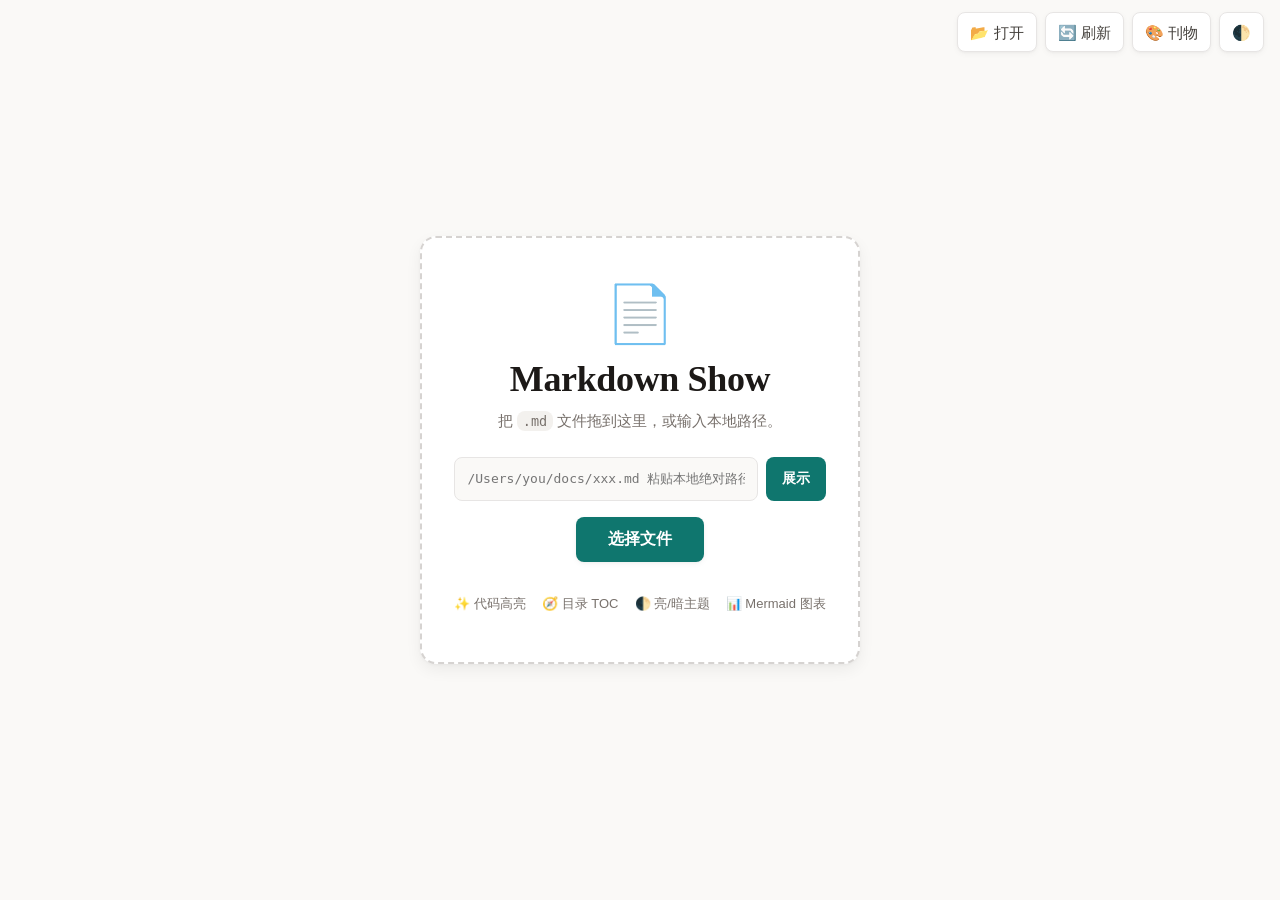
==== commit 743c5981: "feat: UI 重设计——三套风格皮肤（刊物/极简/活泼）× 亮暗主题 - 新增 🎨 风格切换按钮，循环切换三套皮肤，localStorage 记忆 - editorial 刊物（默认）：暖纸底 #" ====
--- a/extension/viewer.html
+++ b/extension/viewer.html
@@ -12,6 +12,7 @@
     <div id="mdv-toolbar">
       <button id="mdv-open-btn" title="打开 .md 文件">📂 打开</button>
       <button id="mdv-refresh-btn" title="重新加载当前文档">🔄 刷新</button>
+      <button id="mdv-style-btn" title="切换风格皮肤">🎨 刊物</button>
       <button id="mdv-theme-btn" title="切换主题">🌓</button>
     </div>
 
--- a/extension/app.css
+++ b/extension/app.css
@@ -1,9 +1,92 @@
 /* Markdown Show — standalone web app styles.
  * Token-first: 颜色/间距/圆角/字阶/阴影全部走 CSS 变量，组件禁止裸写数值。 */
 
-/* ================= Design Tokens ================= */
-:root[data-mdviewer-theme] {
-  /* 颜色：中性灰阶（亮） */
+/* ================= Design Tokens =================
+ * 三套风格皮肤 × 亮/暗主题（右上角 🎨 切换）：
+ *   editorial 刊物 —— 暖纸底、衬线标题、深青强调（默认）
+ *   minimal   极简 —— 中性灰、蓝强调、克制
+ *   vivid     活泼 —— 紫罗兰强调、大圆角
+ * 共享刻度（间距/字阶/动效）+ 每套皮肤只覆盖颜色/字体/圆角。 */
+:root {
+  /* 间距（4px 刻度） */
+  --sp-1: 4px;
+  --sp-2: 8px;
+  --sp-3: 12px;
+  --sp-4: 16px;
+  --sp-6: 24px;
+  --sp-8: 32px;
+  --sp-12: 48px;
+
+  /* 圆角（vivid 覆盖为更大） */
+  --r-sm: 8px;   /* 输入框 / 标签 / 小按钮 */
+  --r-md: 12px;  /* Tab / 代码块 */
+  --r-lg: 16px;  /* 卡片 / 面板 */
+  --r-full: 9999px;
+
+  /* 字阶 */
+  --fs-caption: 12px;
+  --fs-small: 13px;
+  --fs-body: 15px;
+  --fs-h3: 18px;
+  --fs-h2: 22px;
+  --fs-h1: 28px;
+  --fs-display: 32px;
+
+  /* 字体栈 */
+  --font-sans: Inter, -apple-system, BlinkMacSystemFont, "Segoe UI",
+    "PingFang SC", "HarmonyOS Sans", "Source Han Sans SC", "Hiragino Sans GB",
+    "Microsoft YaHei", sans-serif;
+  --font-serif: "Source Serif 4", Georgia, "Songti SC", "Noto Serif SC",
+    "Times New Roman", serif;
+
+  /* 阴影（柔和分层，暗色统一加深） */
+  --shadow-sm: 0 1px 3px rgba(0, 0, 0, 0.04), 0 2px 6px rgba(0, 0, 0, 0.04);
+  --shadow-md: 0 1px 3px rgba(0, 0, 0, 0.04), 0 6px 16px rgba(0, 0, 0, 0.06);
+  --shadow-lg: 0 4px 6px rgba(0, 0, 0, 0.04), 0 16px 32px rgba(0, 0, 0, 0.08);
+
+  /* 动效 */
+  --transition: 150ms ease;
+
+  /* ---- editorial（默认皮肤·亮） ---- */
+  --mdv-bg: #faf9f7;
+  --mdv-surface: #ffffff;
+  --mdv-fg: #1c1917;
+  --mdv-fg-secondary: #44403c;
+  --mdv-muted: #78716c;
+  --mdv-faint: #a8a29e;
+  --mdv-border: #e7e5e4;
+  --mdv-border-strong: #d6d3d1;
+  --mdv-code-bg: #f3f1ee;
+  --mdv-accent: #0f766e;
+  --mdv-accent-hover: #115e59;
+  --mdv-danger: #b91c1c;
+  --mdv-quote: #78716c;
+  --font-heading: var(--font-serif);
+  --h1-underline: 2px solid var(--mdv-fg); /* 刊物式粗底线 */
+}
+:root[data-mdviewer-theme="dark"] {
+  /* editorial·暗：偏暖深咖灰 */
+  --mdv-bg: #171412;
+  --mdv-surface: #211d1a;
+  --mdv-fg: #e9e5e1;
+  --mdv-fg-secondary: #c4bdb6;
+  --mdv-muted: #96908a;
+  --mdv-faint: #6b655f;
+  --mdv-border: #37322d;
+  --mdv-border-strong: #46403a;
+  --mdv-code-bg: #211d1a;
+  --mdv-accent: #2dd4bf;
+  --mdv-accent-hover: #5eead4;
+  --mdv-danger: #f87171;
+  --mdv-quote: #96908a;
+
+  --shadow-sm: 0 1px 3px rgba(0, 0, 0, 0.3), 0 2px 6px rgba(0, 0, 0, 0.3);
+  --shadow-md: 0 1px 3px rgba(0, 0, 0, 0.3), 0 6px 16px rgba(0, 0, 0, 0.4);
+  --shadow-lg: 0 4px 6px rgba(0, 0, 0, 0.3), 0 16px 32px rgba(0, 0, 0, 0.5);
+}
+
+/* ---- minimal 极简 ---- */
+:root[data-mdviewer-style="minimal"] {
   --mdv-bg: #fafafa;
   --mdv-surface: #ffffff;
   --mdv-fg: #1f2937;
@@ -17,40 +100,10 @@
   --mdv-accent-hover: #0757b3;
   --mdv-danger: #d1242f;
   --mdv-quote: #6b7280;
-
-  /* 间距（4px 刻度） */
-  --sp-1: 4px;
-  --sp-2: 8px;
-  --sp-3: 12px;
-  --sp-4: 16px;
-  --sp-6: 24px;
-  --sp-8: 32px;
-  --sp-12: 48px;
-
-  /* 圆角 */
-  --r-sm: 8px;   /* 输入框 / 标签 / 小按钮 */
-  --r-md: 12px;  /* Tab / 代码块 */
-  --r-lg: 16px;  /* 卡片 / 面板 */
-  --r-full: 9999px;
-
-  /* 字阶 */
-  --fs-caption: 12px;
-  --fs-small: 13px;
-  --fs-body: 15px;
-  --fs-h3: 18px;
-  --fs-h2: 22px;
-  --fs-h1: 28px;
-  --fs-display: 32px;
-
-  /* 阴影（柔和分层） */
-  --shadow-sm: 0 1px 3px rgba(0, 0, 0, 0.04), 0 2px 6px rgba(0, 0, 0, 0.04);
-  --shadow-md: 0 1px 3px rgba(0, 0, 0, 0.04), 0 6px 16px rgba(0, 0, 0, 0.06);
-  --shadow-lg: 0 4px 6px rgba(0, 0, 0, 0.04), 0 16px 32px rgba(0, 0, 0, 0.08);
-
-  /* 动效 */
-  --transition: 150ms ease;
-}
-:root[data-mdviewer-theme="dark"] {
+  --font-heading: var(--font-sans);
+  --h1-underline: 1px solid var(--mdv-border);
+}
+:root[data-mdviewer-style="minimal"][data-mdviewer-theme="dark"] {
   --mdv-bg: #0d1117;
   --mdv-surface: #161b22;
   --mdv-fg: #e6edf3;
@@ -64,10 +117,43 @@
   --mdv-accent-hover: #79b8ff;
   --mdv-danger: #f85149;
   --mdv-quote: #8b949e;
-
-  --shadow-sm: 0 1px 3px rgba(0, 0, 0, 0.3), 0 2px 6px rgba(0, 0, 0, 0.3);
-  --shadow-md: 0 1px 3px rgba(0, 0, 0, 0.3), 0 6px 16px rgba(0, 0, 0, 0.4);
-  --shadow-lg: 0 4px 6px rgba(0, 0, 0, 0.3), 0 16px 32px rgba(0, 0, 0, 0.5);
+}
+
+/* ---- vivid 活泼 ---- */
+:root[data-mdviewer-style="vivid"] {
+  --mdv-bg: #fbfaff;
+  --mdv-surface: #ffffff;
+  --mdv-fg: #1e1b2e;
+  --mdv-fg-secondary: #443f5c;
+  --mdv-muted: #6f6a8a;
+  --mdv-faint: #a4a0ba;
+  --mdv-border: #e9e5f5;
+  --mdv-border-strong: #d8d2ec;
+  --mdv-code-bg: #f4f1fb;
+  --mdv-accent: #6d28d9;
+  --mdv-accent-hover: #5b21b6;
+  --mdv-danger: #dc2626;
+  --mdv-quote: #6f6a8a;
+  --font-heading: var(--font-sans);
+  --h1-underline: 1px solid var(--mdv-border);
+  --r-sm: 10px;
+  --r-md: 14px;
+  --r-lg: 20px;
+}
+:root[data-mdviewer-style="vivid"][data-mdviewer-theme="dark"] {
+  --mdv-bg: #13111c;
+  --mdv-surface: #1c1927;
+  --mdv-fg: #e8e6f2;
+  --mdv-fg-secondary: #bcb7d4;
+  --mdv-muted: #8e88ab;
+  --mdv-faint: #625d7d;
+  --mdv-border: #322d47;
+  --mdv-border-strong: #413b5a;
+  --mdv-code-bg: #1c1927;
+  --mdv-accent: #a78bfa;
+  --mdv-accent-hover: #c4b5fd;
+  --mdv-danger: #f87171;
+  --mdv-quote: #8e88ab;
 }
 
 /* ================= Base ================= */
@@ -81,9 +167,7 @@
   padding: 0;
   background: var(--mdv-bg);
   color: var(--mdv-fg);
-  font-family: Inter, -apple-system, BlinkMacSystemFont, "Segoe UI",
-    "PingFang SC", "HarmonyOS Sans", "Source Han Sans SC", "Hiragino Sans GB",
-    "Microsoft YaHei", sans-serif;
+  font-family: var(--font-sans);
   font-size: var(--fs-body);
   line-height: 1.6;
   min-height: 100vh;
@@ -213,9 +297,10 @@
 .mdv-logo { font-size: 56px; line-height: 1; }
 .mdv-landing-card h1 {
   margin: var(--sp-4) 0 var(--sp-2);
-  font-size: var(--fs-display);
+  font-family: var(--font-heading);
+  font-size: 36px;
   font-weight: 700;
-  letter-spacing: -0.02em;
+  letter-spacing: -0.01em;
   line-height: 1.2;
 }
 .mdv-landing-card p {
@@ -334,19 +419,60 @@
   border-left-color: var(--mdv-accent);
   background: color-mix(in srgb, var(--mdv-accent) 10%, transparent);
 }
-.mdv-toc-h1 a { padding-left: var(--sp-3); font-weight: 600; }
-.mdv-toc-h2 a { padding-left: var(--sp-6); }
-.mdv-toc-h3 a { padding-left: 36px; font-size: var(--fs-caption); }
-.mdv-toc-h4 a { padding-left: var(--sp-12); font-size: var(--fs-caption); }
-.mdv-toc-h5 a,
-.mdv-toc-h6 a { padding-left: 56px; font-size: var(--fs-caption); }
+/* 层级：缩进步进 16px，字号/字重/颜色逐级递减，一眼分清 */
+#mdv-toc .mdv-toc-h1 a {
+  padding-left: var(--sp-3);
+  font-size: var(--fs-small);
+  font-weight: 700;
+  color: var(--mdv-fg);
+}
+#mdv-toc .mdv-toc-h2 a {
+  padding-left: 28px;
+  font-size: var(--fs-small);
+  font-weight: 600;
+  color: var(--mdv-fg-secondary);
+}
+#mdv-toc .mdv-toc-h3 a {
+  padding-left: 44px;
+  font-size: var(--fs-caption);
+  font-weight: 400;
+  color: var(--mdv-muted);
+}
+#mdv-toc .mdv-toc-h4 a {
+  padding-left: 60px;
+  font-size: var(--fs-caption);
+  font-weight: 400;
+  color: var(--mdv-faint);
+}
+#mdv-toc .mdv-toc-h5 a,
+#mdv-toc .mdv-toc-h6 a {
+  padding-left: 76px;
+  font-size: 11px;
+  font-weight: 400;
+  color: var(--mdv-faint);
+}
 
 /* ================= Content ================= */
 #mdv-content {
   padding: clamp(var(--sp-6), 4vw, var(--sp-12)) clamp(var(--sp-4), 3vw, var(--sp-8)) 128px;
   min-width: 0;
   font-size: clamp(14.5px, 1vw + 9px, 16px);
-  max-width: 72ch; /* 60–75 字符行宽，长文可读性 */
+  /* 列本身不限宽：文字段落用 72ch 保可读，表格/代码块可用满列宽（见下） */
+}
+
+/* 纯文字块限制行宽保证可读性 */
+.markdown-body > p,
+.markdown-body > ul,
+.markdown-body > ol,
+.markdown-body > blockquote,
+.markdown-body > h1,
+.markdown-body > h2,
+.markdown-body > h3,
+.markdown-body > h4,
+.markdown-body > h5,
+.markdown-body > h6,
+.markdown-body > hr {
+  max-width: 72ch;
 }
 
 /* 移动端目录开关（buildToc 时注入） */
@@ -375,17 +501,18 @@
 .markdown-body h2,
 .markdown-body h3,
 .markdown-body h4 {
+  font-family: var(--font-heading);
   line-height: 1.25;
-  letter-spacing: -0.015em;
+  letter-spacing: -0.01em;
   font-weight: 600;
   margin: 1.6em 0 0.6em;
 }
 .markdown-body h1 {
-  font-size: var(--fs-display);
+  font-size: 34px;
   font-weight: 700;
   margin-top: 0.4em;
-  padding-bottom: 0.35em;
-  border-bottom: 1px solid var(--mdv-border);
+  padding-bottom: 0.4em;
+  border-bottom: var(--h1-underline); /* 皮肤控制：刊物粗底线 / 其余细线 */
 }
 .markdown-body h2 {
   font-size: var(--fs-h2);
@@ -428,9 +555,11 @@
 }
 .markdown-body blockquote {
   margin: 0 0 var(--sp-4);
-  padding: var(--sp-1) var(--sp-4);
+  padding: var(--sp-3) var(--sp-4);
   color: var(--mdv-quote);
-  border-left: 3px solid var(--mdv-border-strong);
+  border-left: 3px solid var(--mdv-accent);
+  background: color-mix(in srgb, var(--mdv-accent) 5%, transparent);
+  border-radius: 0 var(--r-sm) var(--r-sm) 0;
 }
 .markdown-body blockquote > :last-child { margin-bottom: 0; }
 .markdown-body ul,
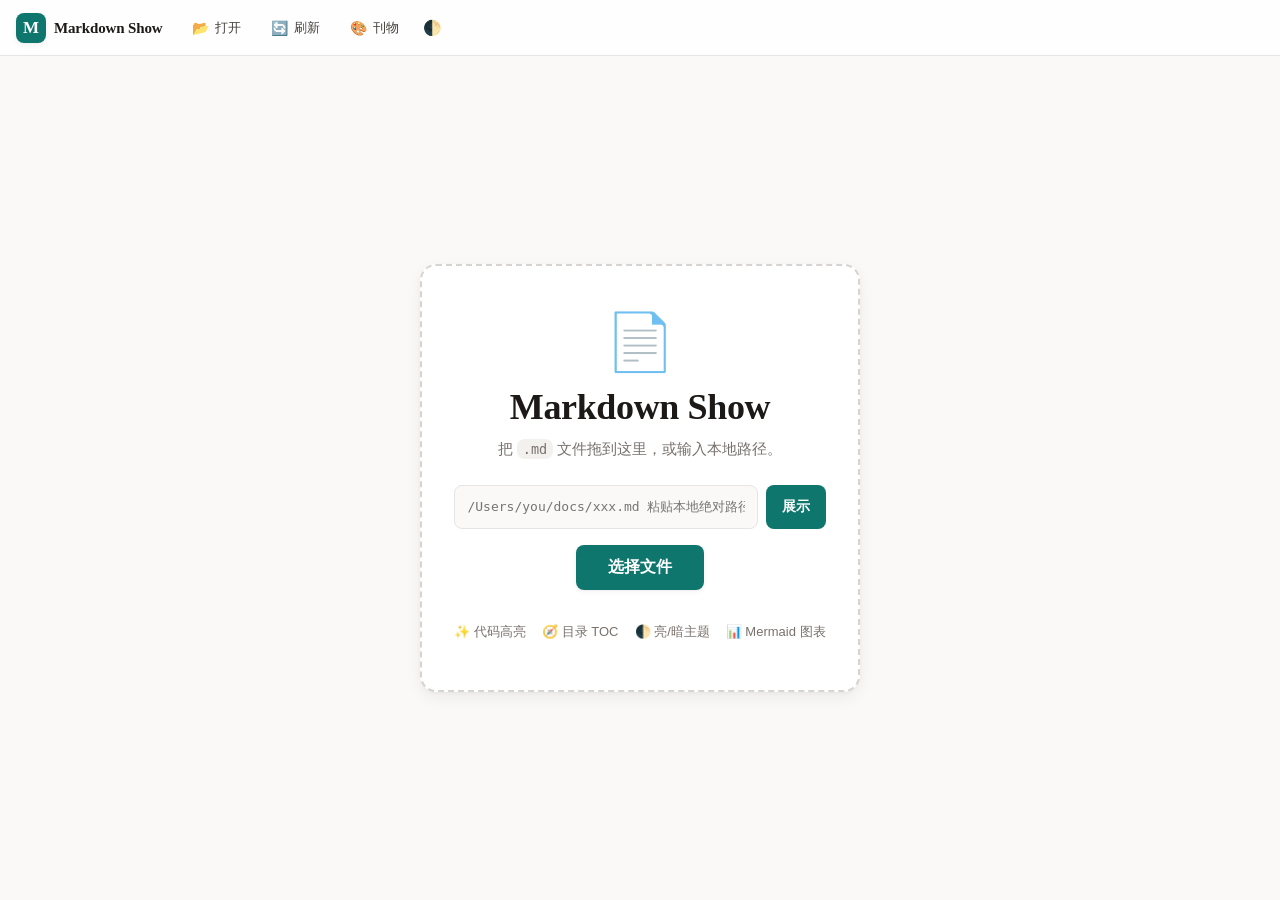
==== commit 8a6156f4: "redesign: 统一顶栏 App Bar，替换散乱浮动工具栏 - 新增 sticky 顶栏：左品牌(M 徽标+名)、中 Tab(占满可滚)、右操作组 - 工具栏按钮改幽灵态融入顶栏，主题按钮改纯图" ====
--- a/extension/viewer.html
+++ b/extension/viewer.html
@@ -9,14 +9,25 @@
     <link rel="stylesheet" href="app.css" />
   </head>
   <body>
-    <div id="mdv-toolbar">
-      <button id="mdv-open-btn" title="打开 .md 文件">📂 打开</button>
-      <button id="mdv-refresh-btn" title="重新加载当前文档">🔄 刷新</button>
-      <button id="mdv-style-btn" title="切换风格皮肤">🎨 刊物</button>
-      <button id="mdv-theme-btn" title="切换主题">🌓</button>
-    </div>
-
-    <div id="mdv-tabs" hidden></div>
+    <header id="mdv-topbar">
+      <div class="mdv-brand">
+        <span class="mdv-brand-mark">M</span>
+        <span class="mdv-brand-name">Markdown Show</span>
+      </div>
+      <div id="mdv-tabs" hidden></div>
+      <div id="mdv-toolbar">
+        <button id="mdv-open-btn" title="打开 .md 文件">
+          <span class="mdv-btn-ico">📂</span><span class="mdv-btn-txt">打开</span>
+        </button>
+        <button id="mdv-refresh-btn" title="重新加载当前文档">
+          <span class="mdv-btn-ico">🔄</span><span class="mdv-btn-txt">刷新</span>
+        </button>
+        <button id="mdv-style-btn" title="切换风格皮肤">
+          <span class="mdv-btn-ico">🎨</span><span class="mdv-btn-txt">刊物</span>
+        </button>
+        <button id="mdv-theme-btn" class="mdv-btn-icon-only" title="切换主题">🌓</button>
+      </div>
+    </header>
 
     <div id="mdv-landing">
       <div class="mdv-landing-card">
--- a/extension/app.css
+++ b/extension/app.css
@@ -179,64 +179,112 @@
   outline-offset: 2px;
 }
 
-/* ================= Toolbar ================= */
+/* ================= Top App Bar ================= */
+#mdv-topbar {
+  position: sticky;
+  top: 0;
+  z-index: 30;
+  display: flex;
+  align-items: center;
+  gap: var(--sp-4);
+  height: 56px;
+  padding: 0 var(--sp-4);
+  background: color-mix(in srgb, var(--mdv-surface) 82%, transparent);
+  backdrop-filter: saturate(1.4) blur(12px);
+  -webkit-backdrop-filter: saturate(1.4) blur(12px);
+  border-bottom: 1px solid var(--mdv-border);
+}
+
+/* 品牌 */
+.mdv-brand {
+  display: flex;
+  align-items: center;
+  gap: var(--sp-2);
+  flex: 0 0 auto;
+  user-select: none;
+}
+.mdv-brand-mark {
+  display: grid;
+  place-items: center;
+  width: 30px;
+  height: 30px;
+  border-radius: var(--r-sm);
+  background: var(--mdv-accent);
+  color: #fff;
+  font-family: var(--font-heading);
+  font-weight: 700;
+  font-size: 17px;
+  line-height: 1;
+  box-shadow: var(--shadow-sm);
+}
+.mdv-brand-name {
+  font-family: var(--font-heading);
+  font-weight: 600;
+  font-size: var(--fs-body);
+  letter-spacing: -0.01em;
+  color: var(--mdv-fg);
+}
+
+/* 工具栏（顶栏右侧操作组） */
 #mdv-toolbar {
-  position: fixed;
-  top: var(--sp-3);
-  right: var(--sp-4);
-  z-index: 20;
+  flex: 0 0 auto;
   display: flex;
-  gap: var(--sp-2);
+  gap: var(--sp-1);
 }
 #mdv-toolbar button {
-  border: 1px solid var(--mdv-border);
-  background: var(--mdv-surface);
+  display: inline-flex;
+  align-items: center;
+  gap: 6px;
+  border: 1px solid transparent;
+  background: transparent;
   color: var(--mdv-fg-secondary);
   border-radius: var(--r-sm);
-  height: 40px;
+  height: 34px;
   padding: 0 var(--sp-3);
-  font-size: var(--fs-body);
+  font-size: var(--fs-small);
+  font-weight: 500;
   cursor: pointer;
   line-height: 1;
-  box-shadow: var(--shadow-sm);
-  transition: border-color var(--transition), color var(--transition),
-    box-shadow var(--transition);
+  transition: background var(--transition), color var(--transition),
+    border-color var(--transition);
 }
 #mdv-toolbar button:hover {
-  border-color: var(--mdv-accent);
-  color: var(--mdv-accent);
-  box-shadow: var(--shadow-md);
-}
-#mdv-toolbar button:active {
-  box-shadow: none;
-  transform: translateY(1px);
-}
-
-/* ================= Tabs ================= */
+  background: var(--mdv-code-bg);
+  color: var(--mdv-fg);
+}
+#mdv-toolbar button:active { transform: translateY(1px); }
+#mdv-toolbar .mdv-btn-icon-only {
+  padding: 0;
+  width: 34px;
+  justify-content: center;
+  font-size: 15px;
+}
+.mdv-btn-ico { font-size: 14px; line-height: 1; }
+
+/* ================= Tabs（顶栏中段，占满剩余宽度） ================= */
 #mdv-tabs {
-  position: sticky;
-  top: 0;
-  z-index: 15;
+  flex: 1 1 auto;
+  min-width: 0;
   display: flex;
+  align-items: center;
   gap: var(--sp-1);
+  height: 100%;
   overflow-x: auto;
-  padding: var(--sp-2) 200px var(--sp-2) var(--sp-3); /* 右侧让出固定工具栏 */
-  background: color-mix(in srgb, var(--mdv-bg) 88%, transparent);
-  backdrop-filter: blur(8px);
-  border-bottom: 1px solid var(--mdv-border);
-  scrollbar-width: thin;
-}
+  overflow-y: hidden;
+  scrollbar-width: none;
+}
+#mdv-tabs::-webkit-scrollbar { display: none; }
 .mdv-tab {
   display: inline-flex;
   align-items: center;
   gap: var(--sp-1);
-  max-width: 220px;
+  max-width: 200px;
   flex: 0 0 auto;
   border: 1px solid transparent;
   background: transparent;
   color: var(--mdv-muted);
   border-radius: var(--r-sm);
-  padding: var(--sp-1) var(--sp-2) var(--sp-1) var(--sp-3);
+  padding: 6px var(--sp-2) 6px var(--sp-3);
   font-size: var(--fs-small);
   cursor: pointer;
   line-height: 1.4;
@@ -250,9 +298,7 @@
 .mdv-tab-active,
 .mdv-tab-active:hover {
   color: var(--mdv-accent);
-  border-color: var(--mdv-border);
-  background: var(--mdv-surface);
-  box-shadow: var(--shadow-sm);
+  background: color-mix(in srgb, var(--mdv-accent) 10%, transparent);
   font-weight: 600;
 }
 .mdv-tab-label {
@@ -273,13 +319,13 @@
   transition: background var(--transition), color var(--transition);
 }
 .mdv-tab-close:hover {
-  background: var(--mdv-border);
+  background: color-mix(in srgb, var(--mdv-fg) 12%, transparent);
   color: var(--mdv-fg);
 }
 
 /* ================= Landing ================= */
 #mdv-landing {
-  min-height: 100vh;
+  min-height: calc(100vh - 56px);
   display: flex;
   align-items: center;
   justify-content: center;
@@ -362,12 +408,12 @@
 /* ================= TOC ================= */
 #mdv-toc {
   position: sticky;
-  top: 48px; /* clear the sticky tab bar */
+  top: 56px; /* 顶栏高度 */
   align-self: start;
-  max-height: calc(100vh - 48px);
+  max-height: calc(100vh - 56px);
   overflow-y: auto;
   overscroll-behavior: contain;
-  padding: var(--sp-8) var(--sp-2) var(--sp-8) var(--sp-4);
+  padding: var(--sp-6) var(--sp-2) var(--sp-8) var(--sp-4);
   font-size: var(--fs-small);
   scrollbar-width: thin;
   scrollbar-color: var(--mdv-border) transparent;
@@ -642,8 +688,11 @@
   }
   #mdv-toc.mdv-toc-open { transform: translateX(0); }
   #mdv-toc-toggle { display: block; }
-  #mdv-toolbar { top: var(--sp-2); right: var(--sp-2); }
-  #mdv-toolbar button { height: 36px; font-size: var(--fs-small); }
+  #mdv-topbar { gap: var(--sp-2); padding: 0 var(--sp-3); }
+  /* 窄屏顶栏收窄：品牌名与按钮文字隐藏，只留图标 */
+  .mdv-brand-name { display: none; }
+  #mdv-toolbar .mdv-btn-txt { display: none; }
+  #mdv-toolbar button { padding: 0 var(--sp-2); }
   .mdv-landing-card { padding: var(--sp-8) var(--sp-6); }
 }
 
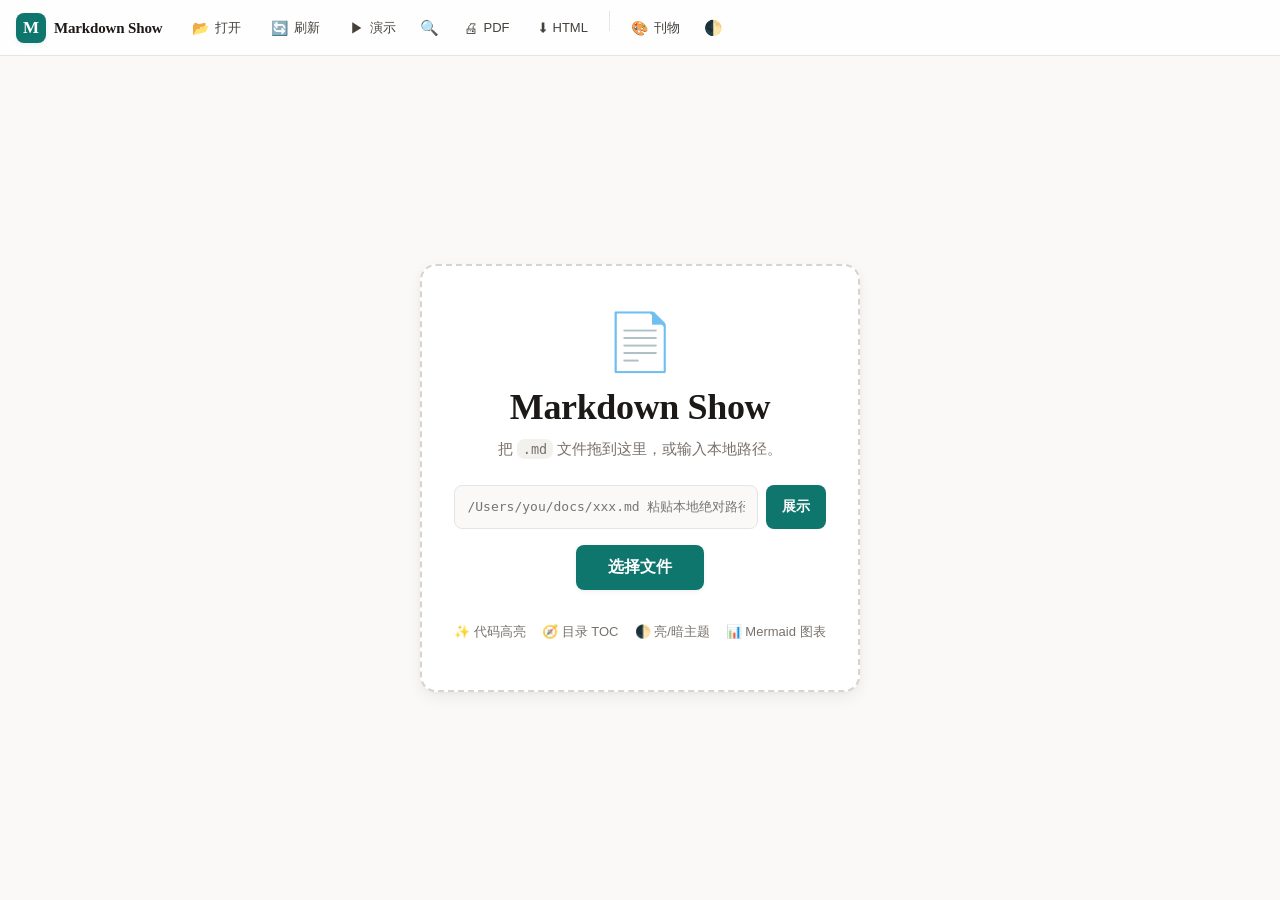
==== commit 11d5c33e: "feat: 展示增强套件——图片放大/演示模式/阅读增强/站内搜索/导出 调研 MarkView·reveal.js·Marp 后补齐"展示/介绍导向"能力（纯前端零依赖）： - 图片 & Merma" ====
--- a/extension/viewer.html
+++ b/extension/viewer.html
@@ -22,6 +22,17 @@
         <button id="mdv-refresh-btn" title="重新加载当前文档">
           <span class="mdv-btn-ico">🔄</span><span class="mdv-btn-txt">刷新</span>
         </button>
+        <button id="mdv-present-btn" title="演示模式（全屏幻灯片）">
+          <span class="mdv-btn-ico">▶</span><span class="mdv-btn-txt">演示</span>
+        </button>
+        <button id="mdv-find-btn" class="mdv-btn-icon-only" title="搜索正文 (Ctrl+F)">🔍</button>
+        <button id="mdv-export-pdf-btn" title="导出 PDF（打印）">
+          <span class="mdv-btn-ico">🖨</span><span class="mdv-btn-txt">PDF</span>
+        </button>
+        <button id="mdv-export-html-btn" title="导出独立 HTML">
+          <span class="mdv-btn-ico">⬇</span><span class="mdv-btn-txt">HTML</span>
+        </button>
+        <span class="mdv-toolbar-sep"></span>
         <button id="mdv-style-btn" title="切换风格皮肤">
           <span class="mdv-btn-ico">🎨</span><span class="mdv-btn-txt">刊物</span>
         </button>
--- a/extension/app.css
+++ b/extension/app.css
@@ -696,6 +696,244 @@
   .mdv-landing-card { padding: var(--sp-8) var(--sp-6); }
 }
 
+/* ================= 展示增强套件 ================= */
+
+/* 工具栏分隔 */
+.mdv-toolbar-sep {
+  width: 1px;
+  height: 20px;
+  background: var(--mdv-border);
+  margin: 0 var(--sp-1);
+  flex: 0 0 auto;
+}
+
+/* 可放大标记 */
+.mdv-zoomable { cursor: zoom-in; }
+
+/* 阅读统计（TOC 顶部） */
+#mdv-reading-stats {
+  font-size: var(--fs-caption);
+  color: var(--mdv-faint);
+  padding: 0 0 var(--sp-3) var(--sp-3);
+  font-variant-numeric: tabular-nums;
+}
+
+/* 顶部阅读进度条 */
+#mdv-progress {
+  position: fixed;
+  top: 0;
+  left: 0;
+  height: 2px;
+  width: 0;
+  background: var(--mdv-accent);
+  z-index: 35;
+  transition: width 80ms linear;
+}
+
+/* 代码块复制按钮 */
+.markdown-body pre.mdv-has-copy { position: relative; }
+.mdv-copy-btn {
+  position: absolute;
+  top: var(--sp-2);
+  right: var(--sp-2);
+  border: 1px solid var(--mdv-border);
+  background: var(--mdv-surface);
+  color: var(--mdv-muted);
+  border-radius: var(--r-sm);
+  padding: 3px 10px;
+  font-size: var(--fs-caption);
+  cursor: pointer;
+  opacity: 0;
+  transition: opacity var(--transition), color var(--transition),
+    border-color var(--transition);
+}
+.markdown-body pre.mdv-has-copy:hover .mdv-copy-btn,
+.mdv-copy-btn:focus-visible { opacity: 1; }
+.mdv-copy-btn:hover { color: var(--mdv-fg); border-color: var(--mdv-accent); }
+.mdv-copy-btn.mdv-copied { color: var(--mdv-accent); border-color: var(--mdv-accent); }
+
+/* Lightbox */
+#mdv-lightbox {
+  position: fixed;
+  inset: 0;
+  z-index: 10000;
+  display: flex;
+  align-items: center;
+  justify-content: center;
+  background: rgba(0, 0, 0, 0.82);
+  backdrop-filter: blur(6px);
+}
+.mdv-lb-stage {
+  max-width: 92vw;
+  max-height: 88vh;
+  display: flex;
+  align-items: center;
+  justify-content: center;
+  touch-action: none;
+}
+.mdv-lb-stage > * {
+  max-width: 92vw;
+  max-height: 88vh;
+  cursor: grab;
+  will-change: transform;
+  transition: transform 60ms linear;
+  background: #fff;
+  border-radius: var(--r-sm);
+}
+.mdv-lb-stage > *:active { cursor: grabbing; }
+.mdv-lb-close {
+  position: absolute;
+  top: var(--sp-4);
+  right: var(--sp-4);
+  width: 40px;
+  height: 40px;
+  border: none;
+  border-radius: var(--r-full);
+  background: rgba(255, 255, 255, 0.14);
+  color: #fff;
+  font-size: 22px;
+  line-height: 1;
+  cursor: pointer;
+}
+.mdv-lb-close:hover { background: rgba(255, 255, 255, 0.26); }
+.mdv-lb-hint {
+  position: absolute;
+  bottom: var(--sp-6);
+  left: 50%;
+  transform: translateX(-50%);
+  color: rgba(255, 255, 255, 0.7);
+  font-size: var(--fs-caption);
+  pointer-events: none;
+}
+
+/* 演示模式 */
+#mdv-slides {
+  position: fixed;
+  inset: 0;
+  z-index: 10000;
+  background: var(--mdv-bg);
+  display: flex;
+  flex-direction: column;
+}
+.mdv-slide {
+  flex: 1 1 auto;
+  overflow: auto;
+  padding: clamp(32px, 6vw, 96px) clamp(24px, 8vw, 140px);
+  max-width: 1100px;
+  width: 100%;
+  margin: 0 auto;
+  font-size: clamp(17px, 1.4vw + 10px, 22px);
+}
+.mdv-slide h1 { font-size: clamp(30px, 4vw, 52px); }
+.mdv-slide h2 { font-size: clamp(24px, 3vw, 38px); }
+.mdv-slide-nav {
+  flex: 0 0 auto;
+  display: flex;
+  align-items: center;
+  justify-content: center;
+  gap: var(--sp-3);
+  padding: var(--sp-3);
+  border-top: 1px solid var(--mdv-border);
+  background: var(--mdv-surface);
+}
+.mdv-slide-nav button {
+  border: 1px solid var(--mdv-border);
+  background: var(--mdv-surface);
+  color: var(--mdv-fg-secondary);
+  border-radius: var(--r-sm);
+  min-width: 40px;
+  height: 36px;
+  font-size: 16px;
+  cursor: pointer;
+  transition: background var(--transition), border-color var(--transition);
+}
+.mdv-slide-nav button:hover { background: var(--mdv-code-bg); border-color: var(--mdv-accent); }
+.mdv-slide-count {
+  font-variant-numeric: tabular-nums;
+  color: var(--mdv-muted);
+  font-size: var(--fs-small);
+  min-width: 64px;
+  text-align: center;
+}
+
+/* 站内搜索条 */
+#mdv-find {
+  position: fixed;
+  top: calc(56px + var(--sp-3));
+  right: var(--sp-4);
+  z-index: 60;
+  display: flex;
+  align-items: center;
+  gap: var(--sp-1);
+  padding: var(--sp-1);
+  background: var(--mdv-surface);
+  border: 1px solid var(--mdv-border);
+  border-radius: var(--r-md);
+  box-shadow: var(--shadow-lg);
+}
+.mdv-find-input {
+  border: none;
+  background: transparent;
+  color: var(--mdv-fg);
+  font-size: var(--fs-small);
+  padding: 6px var(--sp-2);
+  width: 180px;
+  outline: none;
+}
+.mdv-find-count {
+  font-size: var(--fs-caption);
+  color: var(--mdv-muted);
+  font-variant-numeric: tabular-nums;
+  min-width: 42px;
+  text-align: center;
+}
+#mdv-find button {
+  border: none;
+  background: transparent;
+  color: var(--mdv-muted);
+  width: 28px;
+  height: 28px;
+  border-radius: var(--r-sm);
+  font-size: 15px;
+  cursor: pointer;
+}
+#mdv-find button:hover { background: var(--mdv-code-bg); color: var(--mdv-fg); }
+mark.mdv-hit {
+  background: color-mix(in srgb, var(--mdv-accent) 30%, transparent);
+  color: inherit;
+  border-radius: 3px;
+}
+mark.mdv-hit-active {
+  background: var(--mdv-accent);
+  color: #fff;
+}
+
+/* 打印 / 导出 PDF */
+@media print {
+  #mdv-topbar,
+  #mdv-toc,
+  #mdv-toc-toggle,
+  #mdv-progress,
+  #mdv-find,
+  .mdv-copy-btn { display: none !important; }
+  #mdv-layout {
+    display: block !important;
+    max-width: none;
+  }
+  #mdv-content {
+    padding: 0 !important;
+    max-width: none !important;
+  }
+  .markdown-body h1,
+  .markdown-body h2,
+  .markdown-body h3 { break-after: avoid; }
+  .markdown-body pre,
+  .markdown-body table,
+  .markdown-body img,
+  .markdown-body .mermaid { break-inside: avoid; }
+  html, body { background: #fff !important; }
+}
+
 /* ================= 本地路径输入（扩展查看器） ================= */
 .mdv-path-row {
   display: flex;
